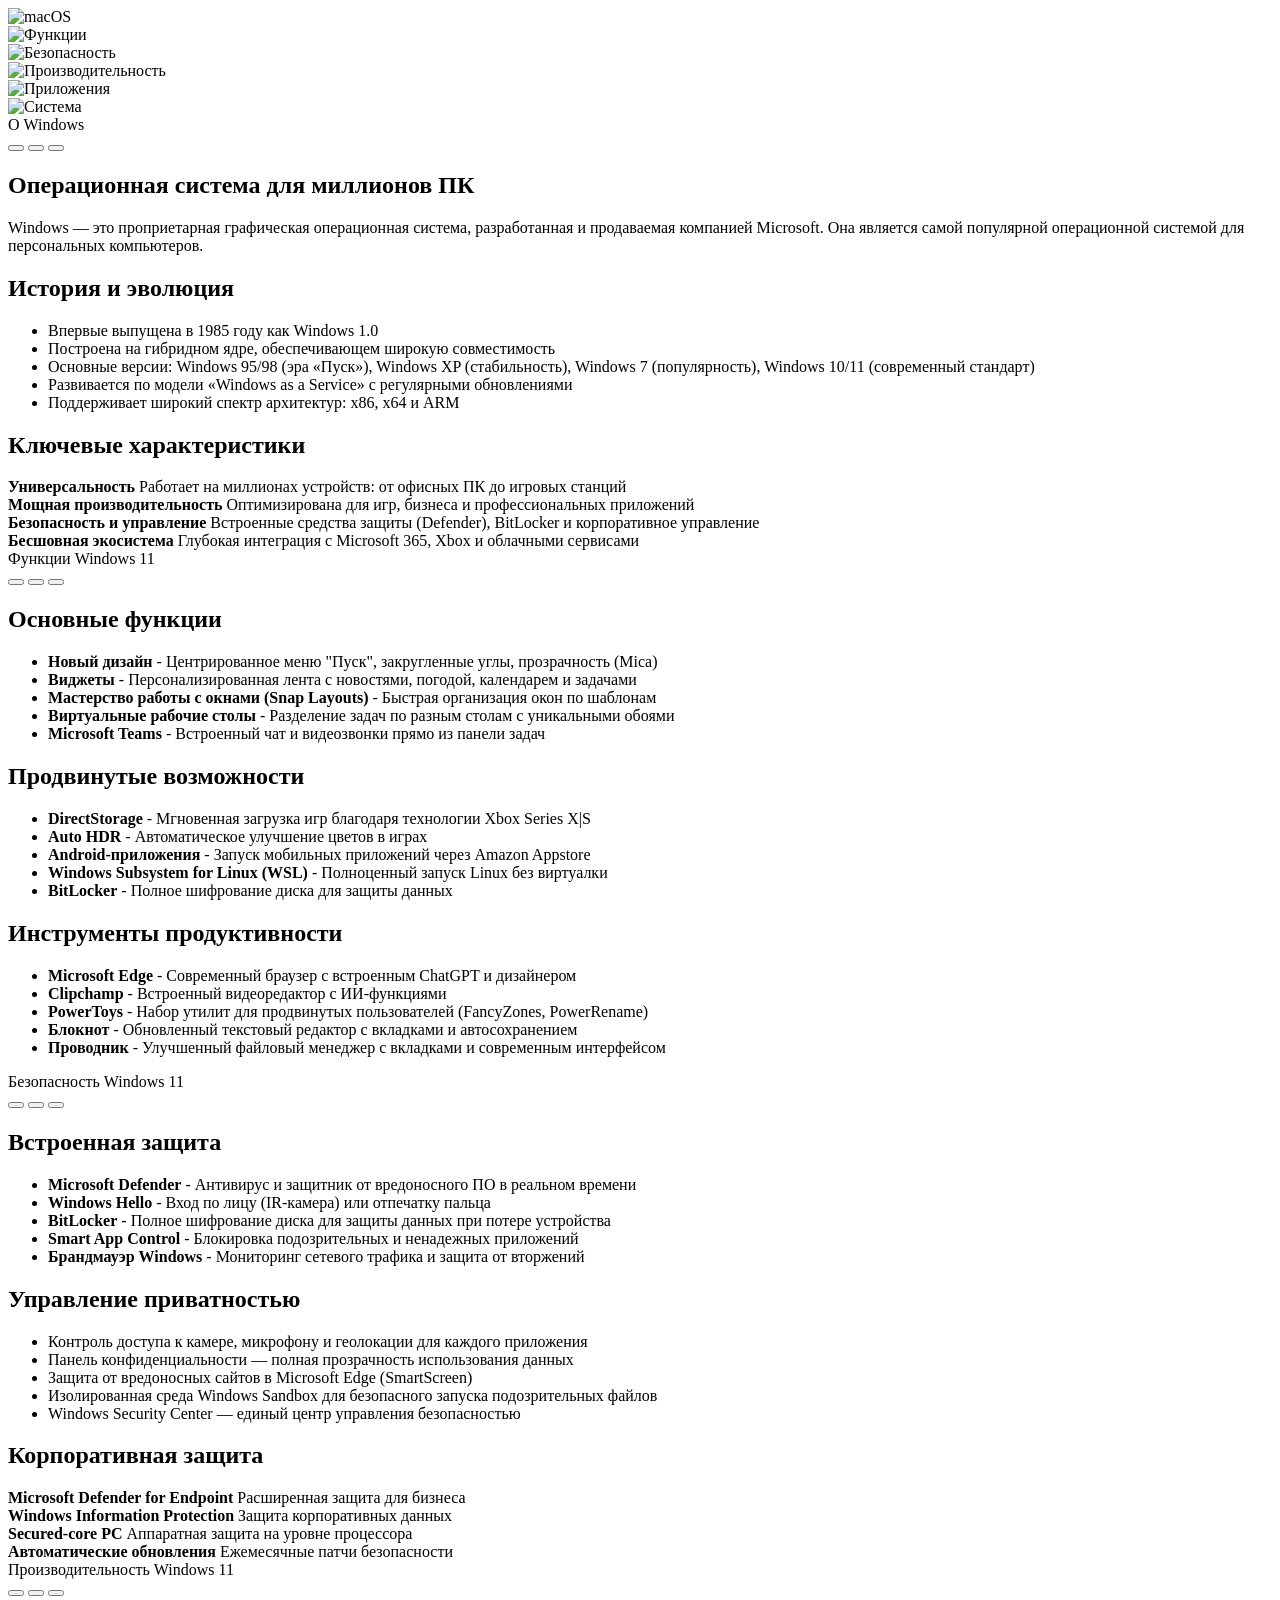
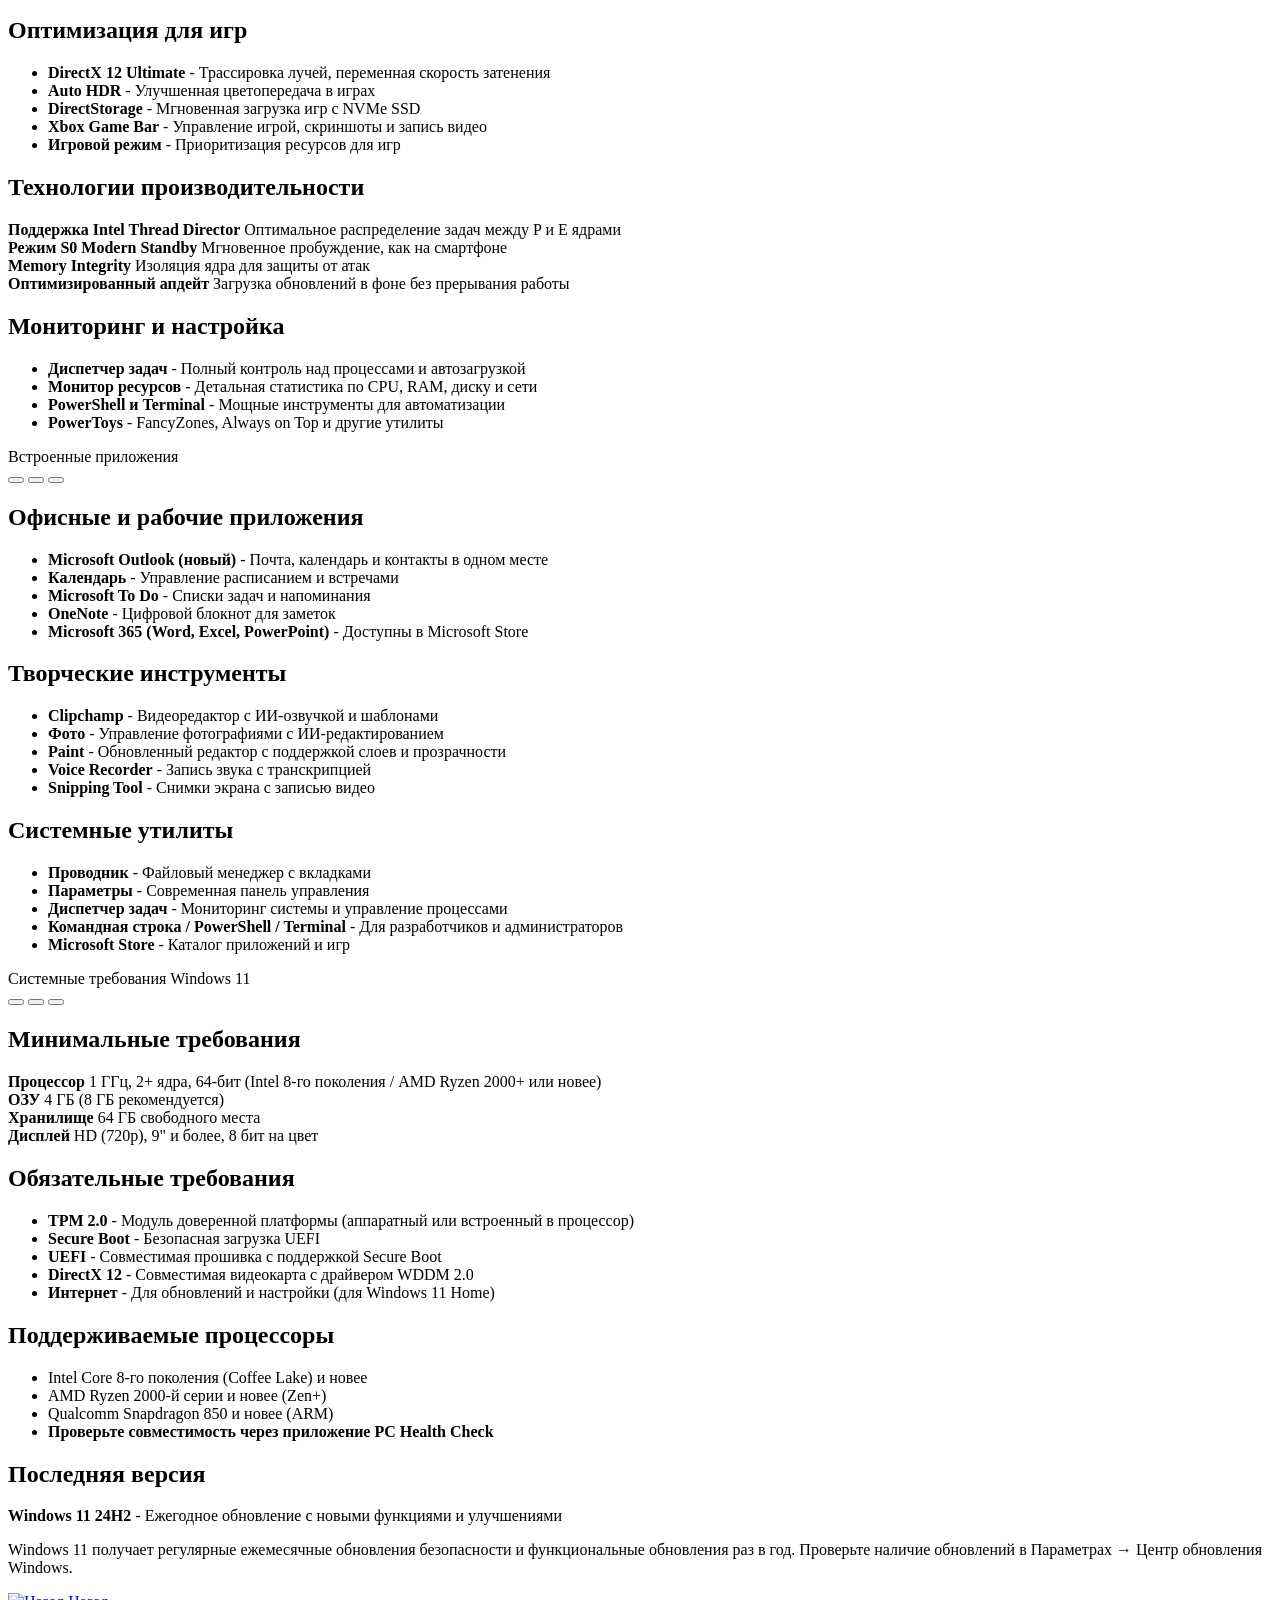
==== windows.html @ d71c774e "Add files via upload" ====
<head>
    <meta charset="UTF-8">
    <meta name="viewport" content="width=device-width, initial-scale=1.0">
    <title>OS</title>
    <link rel="stylesheet" href="css/windows.css">
</head>

<body>
    <div class="overlay" id="overlay"></div>
    <div class="dock">
        <div class="dock-item active" data-window="about" onclick="openWindow('about', this)">
            <img src="img/layout_9950737.png" alt="macOS">
        </div>
        <div class="dock-item" data-window="features" onclick="openWindow('features', this)">
            <img src="img/monitoring_11445738.png" alt="Функции">
        </div>
        <div class="dock-item" data-window="security" onclick="openWindow('security', this)">
            <img src="img/web_14720798.png" alt="Безопасность">
        </div>
        <div class="dock-item" data-window="performance" onclick="openWindow('performance', this)">
            <img src="img/optimization-website_17601954.png" alt="Производительность">
        </div>
        <div class="dock-separator"></div>
        <div class="dock-item" data-window="apps" onclick="openWindow('apps', this)">
            <img src="img/logo_16064595.png" alt="Приложения">
        </div>
        <div class="dock-item" data-window="system" onclick="openWindow('system', this)">
            <img src="img/computer_10116451.png" alt="Система">
        </div>
    </div>
    <div class="window" id="about">
        <div class="window-header">
            <div class="window-title">О Windows</div>
            <div class="window-controls">
                <button class="window-btn window-close" onclick="closeWindow('about')"></button>
                <button class="window-btn window-minimize"></button>
                <button class="window-btn window-maximize"></button>
            </div>
        </div>
        <div class="window-content">
            <div class="window-section">
                <h2>Операционная система для миллионов ПК</h2>
                <p>Windows — это проприетарная графическая операционная система, разработанная и продаваемая компанией
                    Microsoft. Она является самой популярной операционной системой для персональных компьютеров.</p>
            </div>

            <div class="window-section">
                <h2>История и эволюция</h2>
                <ul class="feature-list">
                    <li>Впервые выпущена в 1985 году как Windows 1.0</li>
                    <li>Построена на гибридном ядре, обеспечивающем широкую совместимость</li>
                    <li>Основные верcии: Windows 95/98 (эра «Пуск»), Windows XP (стабильность), Windows 7 (популярность), Windows 10/11 (современный стандарт)</li>
                    <li>Развивается по модели «Windows as a Service» с регулярными обновлениями</li>
                    <li>Поддерживает широкий спектр архитектур: x86, x64 и ARM</li>
                </ul>
            </div>

            <div class="window-section">
                <h2>Ключевые характеристики</h2>
                <div class="feature-grid">
                    <div class="feature-box">
                        <strong>Универсальность</strong>
                        <span>Работает на миллионах устройств: от офисных ПК до игровых станций</span>
                    </div>
                    <div class="feature-box">
                        <strong>Мощная производительность</strong>
                        <span>Оптимизирована для игр, бизнеса и профессиональных приложений</span>
                    </div>
                    <div class="feature-box">
                        <strong>Безопасность и управление</strong>
                        <span>Встроенные средства защиты (Defender), BitLocker и корпоративное управление</span>
                    </div>
                    <div class="feature-box">
                        <strong>Бесшовная экосистема</strong>
                        <span>Глубокая интеграция с Microsoft 365, Xbox и облачными сервисами</span>
                    </div>
                </div>
            </div>
        </div>
    </div>

    <div class="window" id="features">
        <div class="window-header">
            <div class="window-title">Функции Windows 11</div>
            <div class="window-controls">
                <button class="window-btn window-close" onclick="closeWindow('features')"></button>
                <button class="window-btn window-minimize"></button>
                <button class="window-btn window-maximize"></button>
            </div>
        </div>
        <div class="window-content">
            <div class="window-section">
                <h2>Основные функции</h2>
                <ul class="feature-list">
                    <li><strong>Новый дизайн</strong> - Центрированное меню "Пуск", закругленные углы, прозрачность (Mica)</li>
                    <li><strong>Виджеты</strong> - Персонализированная лента с новостями, погодой, календарем и задачами</li>
                    <li><strong>Мастерство работы с окнами (Snap Layouts)</strong> - Быстрая организация окон по шаблонам</li>
                    <li><strong>Виртуальные рабочие столы</strong> - Разделение задач по разным столам с уникальными обоями</li>
                    <li><strong>Microsoft Teams</strong> - Встроенный чат и видеозвонки прямо из панели задач</li>
                </ul>
            </div>

            <div class="window-section">
                <h2>Продвинутые возможности</h2>
                <ul class="feature-list">
                    <li><strong>DirectStorage</strong> - Мгновенная загрузка игр благодаря технологии Xbox Series X|S</li>
                    <li><strong>Auto HDR</strong> - Автоматическое улучшение цветов в играх</li>
                    <li><strong>Android-приложения</strong> - Запуск мобильных приложений через Amazon Appstore</li>
                    <li><strong>Windows Subsystem for Linux (WSL)</strong> - Полноценный запуск Linux без виртуалки</li>
                    <li><strong>BitLocker</strong> - Полное шифрование диска для защиты данных</li>
                </ul>
            </div>

            <div class="window-section">
                <h2>Инструменты продуктивности</h2>
                <ul class="feature-list">
                    <li><strong>Microsoft Edge</strong> - Современный браузер с встроенным ChatGPT и дизайнером</li>
                    <li><strong>Clipchamp</strong> - Встроенный видеоредактор с ИИ-функциями</li>
                    <li><strong>PowerToys</strong> - Набор утилит для продвинутых пользователей (FancyZones, PowerRename)</li>
                    <li><strong>Блокнот</strong> - Обновленный текстовый редактор с вкладками и автосохранением</li>
                    <li><strong>Проводник</strong> - Улучшенный файловый менеджер с вкладками и современным интерфейсом</li>
                </ul>
            </div>
        </div>
    </div>

    <div class="window" id="security">
        <div class="window-header">
            <div class="window-title">Безопасность Windows 11</div>
            <div class="window-controls">
                <button class="window-btn window-close" onclick="closeWindow('security')"></button>
                <button class="window-btn window-minimize"></button>
                <button class="window-btn window-maximize"></button>
            </div>
        </div>
        <div class="window-content">
            <div class="window-section">
                <h2>Встроенная защита</h2>
                <ul class="feature-list">
                    <li><strong>Microsoft Defender</strong> - Антивирус и защитник от вредоносного ПО в реальном времени</li>
                    <li><strong>Windows Hello</strong> - Вход по лицу (IR-камера) или отпечатку пальца</li>
                    <li><strong>BitLocker</strong> - Полное шифрование диска для защиты данных при потере устройства</li>
                    <li><strong>Smart App Control</strong> - Блокировка подозрительных и ненадежных приложений</li>
                    <li><strong>Брандмауэр Windows</strong> - Мониторинг сетевого трафика и защита от вторжений</li>
                </ul>
            </div>

            <div class="window-section">
                <h2>Управление приватностью</h2>
                <ul class="feature-list">
                    <li>Контроль доступа к камере, микрофону и геолокации для каждого приложения</li>
                    <li>Панель конфиденциальности — полная прозрачность использования данных</li>
                    <li>Защита от вредоносных сайтов в Microsoft Edge (SmartScreen)</li>
                    <li>Изолированная среда Windows Sandbox для безопасного запуска подозрительных файлов</li>
                    <li>Windows Security Center — единый центр управления безопасностью</li>
                </ul>
            </div>

            <div class="window-section">
                <h2>Корпоративная защита</h2>
                <div class="feature-grid">
                    <div class="feature-box">
                        <strong>Microsoft Defender for Endpoint</strong>
                        <span>Расширенная защита для бизнеса</span>
                    </div>
                    <div class="feature-box">
                        <strong>Windows Information Protection</strong>
                        <span>Защита корпоративных данных</span>
                    </div>
                    <div class="feature-box">
                        <strong>Secured-core PC</strong>
                        <span>Аппаратная защита на уровне процессора</span>
                    </div>
                    <div class="feature-box">
                        <strong>Автоматические обновления</strong>
                        <span>Ежемесячные патчи безопасности</span>
                    </div>
                </div>
            </div>
        </div>
    </div>

    <div class="window" id="performance">
        <div class="window-header">
            <div class="window-title">Производительность Windows 11</div>
            <div class="window-controls">
                <button class="window-btn window-close" onclick="closeWindow('performance')"></button>
                <button class="window-btn window-minimize"></button>
                <button class="window-btn window-maximize"></button>
            </div>
        </div>
        <div class="window-content">
            <div class="window-section">
                <h2>Оптимизация для игр</h2>
                <ul class="feature-list">
                    <li><strong>DirectX 12 Ultimate</strong> - Трассировка лучей, переменная скорость затенения</li>
                    <li><strong>Auto HDR</strong> - Улучшенная цветопередача в играх</li>
                    <li><strong>DirectStorage</strong> - Мгновенная загрузка игр с NVMe SSD</li>
                    <li><strong>Xbox Game Bar</strong> - Управление игрой, скриншоты и запись видео</li>
                    <li><strong>Игровой режим</strong> - Приоритизация ресурсов для игр</li>
                </ul>
            </div>

            <div class="window-section">
                <h2>Технологии производительности</h2>
                <div class="feature-grid">
                    <div class="feature-box">
                        <strong>Поддержка Intel Thread Director</strong>
                        <span>Оптимальное распределение задач между P и E ядрами</span>
                    </div>
                    <div class="feature-box">
                        <strong>Режим S0 Modern Standby</strong>
                        <span>Мгновенное пробуждение, как на смартфоне</span>
                    </div>
                    <div class="feature-box">
                        <strong>Memory Integrity</strong>
                        <span>Изоляция ядра для защиты от атак</span>
                    </div>
                    <div class="feature-box">
                        <strong>Оптимизированный апдейт</strong>
                        <span>Загрузка обновлений в фоне без прерывания работы</span>
                    </div>
                </div>
            </div>

            <div class="window-section">
                <h2>Мониторинг и настройка</h2>
                <ul class="feature-list">
                    <li><strong>Диспетчер задач</strong> - Полный контроль над процессами и автозагрузкой</li>
                    <li><strong>Монитор ресурсов</strong> - Детальная статистика по CPU, RAM, диску и сети</li>
                    <li><strong>PowerShell и Terminal</strong> - Мощные инструменты для автоматизации</li>
                    <li><strong>PowerToys</strong> - FancyZones, Always on Top и другие утилиты</li>
                </ul>
            </div>
        </div>
    </div>

    <div class="window" id="apps">
        <div class="window-header">
            <div class="window-title">Встроенные приложения</div>
            <div class="window-controls">
                <button class="window-btn window-close" onclick="closeWindow('apps')"></button>
                <button class="window-btn window-minimize"></button>
                <button class="window-btn window-maximize"></button>
            </div>
        </div>
        <div class="window-content">
            <div class="window-section">
                <h2>Офисные и рабочие приложения</h2>
                <ul class="feature-list">
                    <li><strong>Microsoft Outlook (новый)</strong> - Почта, календарь и контакты в одном месте</li>
                    <li><strong>Календарь</strong> - Управление расписанием и встречами</li>
                    <li><strong>Microsoft To Do</strong> - Списки задач и напоминания</li>
                    <li><strong>OneNote</strong> - Цифровой блокнот для заметок</li>
                    <li><strong>Microsoft 365 (Word, Excel, PowerPoint)</strong> - Доступны в Microsoft Store</li>
                </ul>
            </div>

            <div class="window-section">
                <h2>Творческие инструменты</h2>
                <ul class="feature-list">
                    <li><strong>Clipchamp</strong> - Видеоредактор с ИИ-озвучкой и шаблонами</li>
                    <li><strong>Фото</strong> - Управление фотографиями с ИИ-редактированием</li>
                    <li><strong>Paint</strong> - Обновленный редактор с поддержкой слоев и прозрачности</li>
                    <li><strong>Voice Recorder</strong> - Запись звука с транскрипцией</li>
                    <li><strong>Snipping Tool</strong> - Снимки экрана с записью видео</li>
                </ul>
            </div>

            <div class="window-section">
                <h2>Системные утилиты</h2>
                <ul class="feature-list">
                    <li><strong>Проводник</strong> - Файловый менеджер с вкладками</li>
                    <li><strong>Параметры</strong> - Современная панель управления</li>
                    <li><strong>Диспетчер задач</strong> - Мониторинг системы и управление процессами</li>
                    <li><strong>Командная строка / PowerShell / Terminal</strong> - Для разработчиков и администраторов</li>
                    <li><strong>Microsoft Store</strong> - Каталог приложений и игр</li>
                </ul>
            </div>
        </div>
    </div>

    <div class="window" id="system">
        <div class="window-header">
            <div class="window-title">Системные требования Windows 11</div>
            <div class="window-controls">
                <button class="window-btn window-close" onclick="closeWindow('system')"></button>
                <button class="window-btn window-minimize"></button>
                <button class="window-btn window-maximize"></button>
            </div>
        </div>
        <div class="window-content">
            <div class="window-section">
                <h2>Минимальные требования</h2>
                <div class="feature-grid">
                    <div class="feature-box">
                        <strong>Процессор</strong>
                        <span>1 ГГц, 2+ ядра, 64-бит (Intel 8-го поколения / AMD Ryzen 2000+ или новее)</span>
                    </div>
                    <div class="feature-box">
                        <strong>ОЗУ</strong>
                        <span>4 ГБ (8 ГБ рекомендуется)</span>
                    </div>
                    <div class="feature-box">
                        <strong>Хранилище</strong>
                        <span>64 ГБ свободного места</span>
                    </div>
                    <div class="feature-box">
                        <strong>Дисплей</strong>
                        <span>HD (720p), 9" и более, 8 бит на цвет</span>
                    </div>
                </div>
            </div>

            <div class="window-section">
                <h2>Обязательные требования</h2>
                <ul class="feature-list">
                    <li><strong>TPM 2.0</strong> - Модуль доверенной платформы (аппаратный или встроенный в процессор)</li>
                    <li><strong>Secure Boot</strong> - Безопасная загрузка UEFI</li>
                    <li><strong>UEFI</strong> - Совместимая прошивка с поддержкой Secure Boot</li>
                    <li><strong>DirectX 12</strong> - Совместимая видеокарта с драйвером WDDM 2.0</li>
                    <li><strong>Интернет</strong> - Для обновлений и настройки (для Windows 11 Home)</li>
                </ul>
            </div>

            <div class="window-section">
                <h2>Поддерживаемые процессоры</h2>
                <ul class="feature-list">
                    <li>Intel Core 8-го поколения (Coffee Lake) и новее</li>
                    <li>AMD Ryzen 2000-й серии и новее (Zen+)</li>
                    <li>Qualcomm Snapdragon 850 и новее (ARM)</li>
                    <li><strong>Проверьте совместимость через приложение PC Health Check</strong></li>
                </ul>
            </div>
            
            <div class="window-section">
                <h2>Последняя версия</h2>
                <p><strong>Windows 11 24H2</strong> - Ежегодное обновление с новыми функциями и улучшениями</p>
                <p>Windows 11 получает регулярные ежемесячные обновления безопасности и функциональные обновления раз в год. Проверьте наличие обновлений в Параметрах → Центр обновления Windows.</p>
            </div>
        </div>
    </div>

    <div class="back">
        <a href="index.html" class="button">
            <img src="https://img.icons8.com/?size=96&id=8usOzL0PIrcw&format=png" alt="Назад">
            <span>Назад</span>
        </a>
    </div>

    <script>
    let activeWindow = null;

    function openWindow(windowId, element) {
        if (activeWindow && activeWindow !== windowId) {
            const prevWindow = document.getElementById(activeWindow);
            if (prevWindow) {
                prevWindow.classList.add('closing');
                setTimeout(() => {
                    prevWindow.classList.remove('active', 'closing');
                }, 300);
            }
        }

        const window = document.getElementById(windowId);
        window.classList.add('active');
        activeWindow = windowId;

        document.querySelectorAll('.dock-item').forEach(item => {
            item.classList.remove('active');
        });
        element.classList.add('active');

        const overlay = document.getElementById('overlay');
        overlay.classList.add('active');

        
        setTimeout(() => {
            const windowEl = document.getElementById(windowId);
            const windowHeight = windowEl.offsetHeight;
            const windowWidth = windowEl.offsetWidth;
            
            
            const dockHeight = 45;
            const bottomOffset = dockHeight + 15; 
            
            windowEl.style.left = '20px';
            windowEl.style.bottom = bottomOffset + 'px';
            windowEl.style.top = 'auto';
            windowEl.style.right = 'auto';
            
            
            if (windowHeight > window.innerHeight - bottomOffset - 20) {
                windowEl.style.maxHeight = (window.innerHeight - bottomOffset - 20) + 'px';
                windowEl.style.overflow = 'hidden';
            }
        }, 10);
    }

    function closeWindow(windowId) {
        const window = document.getElementById(windowId);
        if (!window) return;
        
        window.classList.add('closing');

        setTimeout(() => {
            window.classList.remove('active', 'closing');
            document.getElementById('overlay').classList.remove('active');

            document.querySelectorAll('.dock-item').forEach(item => {
                item.classList.remove('active');
            });
        }, 300);

        activeWindow = null;
    }

    document.getElementById('overlay').addEventListener('click', function () {
        if (activeWindow) {
            closeWindow(activeWindow);
        }
    });

    document.addEventListener('keydown', function (e) {
        if (e.key === 'Escape' && activeWindow) {
            closeWindow(activeWindow);
        }
    });

    
    window.addEventListener('load', () => {
        
        const aboutWindow = document.getElementById('about');
        const aboutIcon = document.querySelector('[data-window="about"]');
        
        aboutWindow.classList.add('active');
        activeWindow = 'about';
        aboutIcon.classList.add('active');
        
        const overlay = document.getElementById('overlay');
        overlay.classList.add('active');
        
        
        const dockHeight = 45;
        const bottomOffset = dockHeight + 15;
        
        aboutWindow.style.left = '20px';
        aboutWindow.style.bottom = bottomOffset + 'px';
        aboutWindow.style.top = 'auto';
        aboutWindow.style.right = 'auto';
    });

    let isDragging = false;
    let currentX;
    let currentY;
    let currentWindow;

    document.addEventListener('mousedown', (e) => {
        if (e.target.closest('.window-header')) {
            isDragging = true;
            currentWindow = e.target.closest('.window-header').closest('.window');
            currentX = e.clientX - currentWindow.offsetLeft;
            currentY = e.clientY - currentWindow.offsetTop;
            currentWindow.style.zIndex = 300;
            currentWindow.style.bottom = 'auto';
            currentWindow.style.top = (e.clientY - currentY) + 'px';
        }
    });

    document.addEventListener('mousemove', (e) => {
        if (isDragging && currentWindow) {
            currentWindow.style.left = (e.clientX - currentX) + 'px';
            currentWindow.style.top = (e.clientY - currentY) + 'px';
        }
    });

    document.addEventListener('mouseup', () => {
        isDragging = false;
        if (currentWindow) {
            currentWindow.style.zIndex = 200;
        }
    });
</script>
</body>

</html>
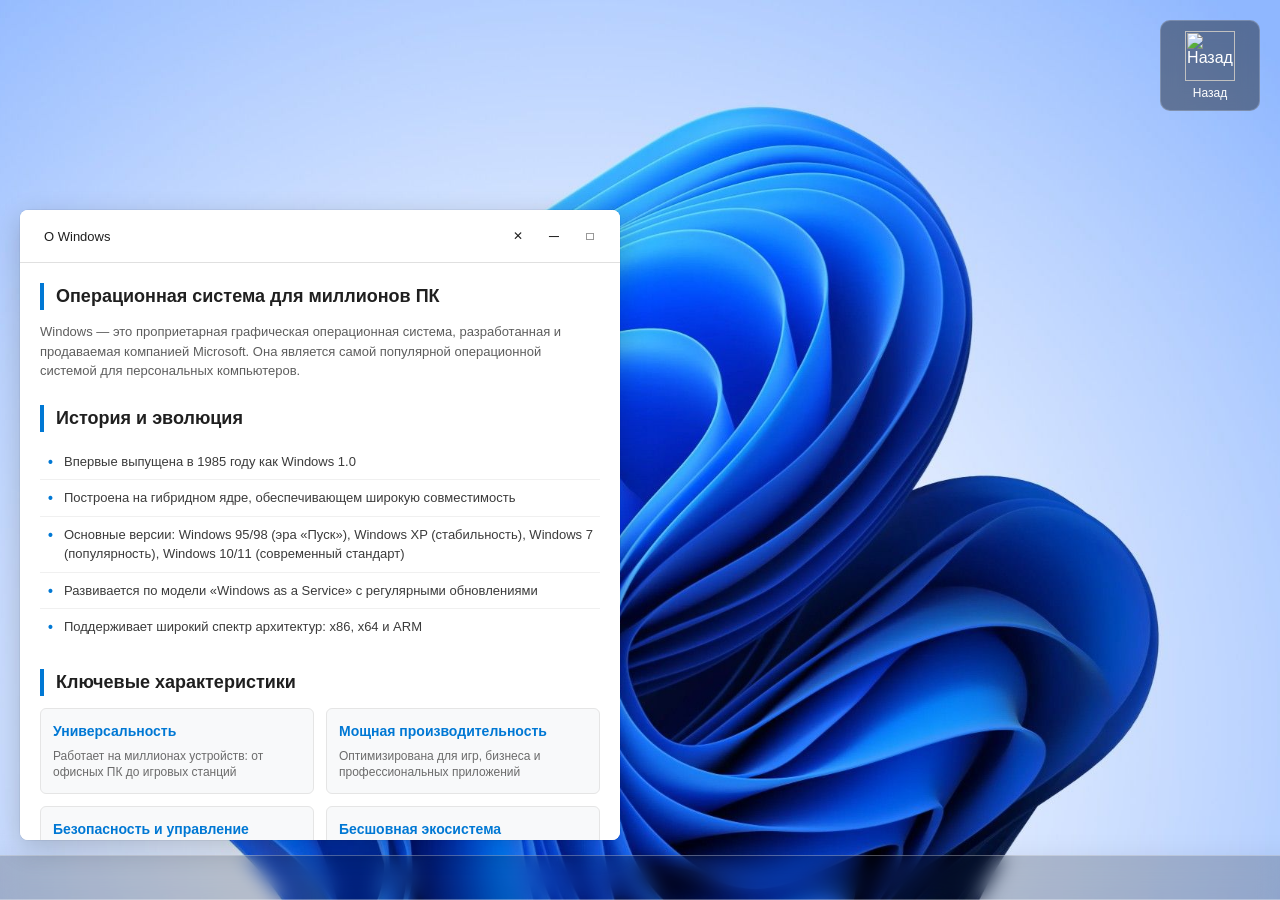
==== commit 114c2eda: "Update windows.html" ====
--- a/windows.html
+++ b/windows.html
@@ -5,7 +5,7 @@
     <link rel="stylesheet" href="css/windows.css">
 </head>
 
-<body>
+<body style="background-image: url('img/a979f59a725b28cca190fee4feb66e7a.jpg');>
     <div class="overlay" id="overlay"></div>
     <div class="dock">
         <div class="dock-item active" data-window="about" onclick="openWindow('about', this)">
@@ -483,4 +483,4 @@
 </script>
 </body>
 
-</html>+</html>
--- a/css/windows.css
+++ b/css/windows.css
@@ -0,0 +1,399 @@
+* {
+            margin: 0;
+            padding: 0;
+            box-sizing: border-box;
+        }
+
+
+
+        body {
+            background-size: cover;
+            background-attachment: fixed;
+            background-position: center;
+            min-height: 100vh;
+            font-family: 'Segoe UI', 'Helvetica Neue', sans-serif;
+            overflow: hidden;
+
+        }
+
+        .overlay {
+            position: fixed;
+            top: 0;
+            left: 0;
+            right: 0;
+            bottom: 0;
+            background: rgba(0, 0, 0, 0.3);
+            backdrop-filter: blur(2px);
+            z-index: 150;
+            display: none;
+            animation: fadeIn 0.2s ease;
+        }
+
+        .overlay.active {
+            display: block;
+        }
+
+        .dock {
+            position: fixed;
+            bottom: 0px;
+            left: 50%;
+            transform: translateX(-50%);
+            background: rgba(0, 0, 0, 0.2);
+            backdrop-filter: blur(10px);
+            border-radius: 0px;
+            padding: 5px 10px;
+            padding-left: 20px;
+            padding-right: 1650px;
+            display: flex;
+            gap: 10px;
+            align-items: flex-end;
+            box-shadow: 0 8px 32px rgba(0, 0, 0, 0.1);
+            border: 1px solid rgba(255, 255, 255, 0.3);
+            z-index: 100;
+            height: 45;
+        }
+
+        .dock-item {
+            width: 35px;
+            height: 35px;
+            border-radius: 5px;
+            cursor: pointer;
+            display: flex;
+            align-items: center;
+            justify-content: center;
+            transition: all 0.3s cubic-bezier(0.34, 1.56, 0.64, 1);
+            position: relative;
+        }
+        .dock-item.active {
+            background: rgba(255, 255, 255, 0.4);
+        }
+
+        .dock-item:hover {
+            background: rgba(255, 255, 255, 0.25);
+        }
+        .dock-item:active {
+            background-color: rgba(255, 255, 255, 0.25);
+
+        }
+
+        .dock-item img {
+            padding-right: 1px;
+            width: 25px;
+            height: 25px;
+            filter: drop-shadow(0 2px 4px rgba(0, 0, 0, 0.1));
+        }
+
+        .window {
+            position: fixed;
+            background: #ffffff;
+            border-radius: 8px;
+            box-shadow: 0 8px 28px rgba(0, 0, 0, 0.2), 0 0 0 1px rgba(0, 0, 0, 0.05);
+            min-width: 500px;
+            max-width: 600px;
+            max-height: 70vh;
+            overflow: hidden;
+            display: none;
+            flex-direction: column;
+            animation: windowsOpen 0.2s cubic-bezier(0.2, 0.9, 0.4, 1.1) forwards;
+            z-index: 200;
+            font-family: 'Segoe UI', 'Helvetica Neue', sans-serif;
+        }
+
+        .window.active {
+            display: flex;
+        }
+
+        .window.closing {
+            animation: windowsClose 0.15s ease forwards;
+        }
+
+        @keyframes windowsOpen {
+            0% {
+                opacity: 0;
+                transform: scale(0.95);
+            }
+            100% {
+                opacity: 1;
+                transform: scale(1);
+            }
+        }
+
+        @keyframes windowsClose {
+            0% {
+                opacity: 1;
+                transform: scale(1);
+            }
+            100% {
+                opacity: 0;
+                transform: scale(0.95);
+            }
+        }
+
+        .window-header {
+            background: #ffffff;
+            padding: 12px 16px;
+            display: flex;
+            justify-content: space-between;
+            align-items: center;
+            border-bottom: 1px solid #e0e0e0;
+            user-select: none;
+        }
+
+        .window-title {
+            font-size: 13px;
+            font-weight: 500;
+            color: #1f1f1f;
+            flex: 1;
+            text-align: left;
+            padding-left: 8px;
+        }
+
+
+        .window-controls {
+            display: flex;
+            gap: 8px;
+        }
+
+        .window-btn {
+            width: 28px;
+            height: 28px;
+            border-radius: 4px;
+            border: none;
+            cursor: pointer;
+            transition: all 0.1s;
+            display: flex;
+            align-items: center;
+            justify-content: center;
+            font-size: 12px;
+            background: transparent;
+        }
+
+        .window-close {
+            background: transparent;
+            color: #1f1f1f;
+        }
+
+        .window-close:hover {
+            background: #e81123;
+            color: white;
+        }
+
+        .window-minimize {
+            background: transparent;
+            color: #1f1f1f;
+        }
+
+        .window-minimize:hover {
+            background: #e5e5e5;
+        }
+
+        .window-maximize {
+            background: transparent;
+            color: #1f1f1f;
+        }
+
+        .window-maximize:hover {
+            background: #e5e5e5;
+        }
+
+        .window-close::after {
+            content: '✕';
+            font-size: 12px;
+        }
+
+        .window-minimize::after {
+            content: '─';
+            font-size: 14px;
+            font-weight: bold;
+        }
+
+        .window-maximize::after {
+            content: '□';
+            font-size: 12px;
+            font-weight: bold;
+        }
+
+        .window-btn:hover {
+            transform: scale(1.2);
+            box-shadow: 0 0 8px rgba(0, 0, 0, 0.3);
+        }
+
+        .window-content {
+            flex: 1;
+            padding: 20px;
+            overflow-y: auto;
+            font-size: 14px;
+            color: #333;
+            line-height: 1.5;
+            background: #ffffff;
+        }
+
+        .window-content::-webkit-scrollbar {
+            width: 8px;
+        }
+
+        .window-content::-webkit-scrollbar-track {
+            background: #f0f0f0;
+            border-radius: 4px;
+        }
+
+        .window-content::-webkit-scrollbar-thumb {
+            background: #c0c0c0;
+            border-radius: 4px;
+        }
+
+        .window-content::-webkit-scrollbar-thumb:hover {
+            background: #a0a0a0;
+        }
+
+        .window-section {
+            margin-bottom: 24px;
+        }
+
+        .window-section h2 {
+            font-size: 18px;
+            font-weight: 600;
+            color: #1f1f1f;
+            margin-bottom: 12px;
+            border-left: 4px solid #0078d4;
+            padding-left: 12px;
+        }
+
+        .window-section p {
+            font-size: 13px;
+            color: #5e5e5e;
+            margin-bottom: 8px;
+        }
+
+
+        .feature-list {
+            list-style: none;
+            margin: 10px 0;
+        }
+
+        .feature-list li {
+            padding: 8px 0;
+            padding-left: 24px;
+            position: relative;
+            font-size: 13px;
+            color: #3b3b3b;
+            border-bottom: 1px solid #f0f0f0;
+        }
+
+        .feature-list li:last-child {
+            border-bottom: none;
+        }
+
+
+        .feature-list li:before {
+            content: '•';
+            position: absolute;
+            left: 8px;
+            color: #0078d4;
+            font-weight: bold;
+            font-size: 14px;
+        }
+
+        .feature-grid {
+            display: grid;
+            grid-template-columns: 1fr 1fr;
+            gap: 12px;
+            margin: 12px 0;
+        }
+
+        .feature-box {
+            background: #f8f9fa;
+            padding: 12px;
+            border-radius: 6px;
+            border: 1px solid #e5e5e5;
+            transition: all 0.2s;
+        }
+
+        .feature-box:hover {
+            border-color: #0078d4;
+            box-shadow: 0 2px 8px rgba(0, 120, 212, 0.1);
+        }
+        .feature-box strong {
+            color: #0078d4;
+            display: block;
+            margin-bottom: 6px;
+            font-size: 14px;
+        }
+
+        .feature-box span {
+            font-size: 12px;
+            color: #6c6c6c;
+            line-height: 1.4;
+        }
+
+        @keyframes fadeIn {
+            from {
+                opacity: 0;
+            }
+
+            to {
+                opacity: 1;
+            }
+        }
+
+        .back {
+            position: fixed;
+            top: 20px;
+            right: 20px;
+            z-index: 250;
+        }
+
+        .button {
+            text-decoration: none;
+            color: white;
+            font-family: 'Segoe UI', 'Helvetica Neue', sans-serif;
+            width: 100px;
+            display: flex;
+            flex-direction: column;
+            align-items: center;
+            text-align: center;
+            border-radius: 10px;
+            padding: 10px 5px;
+            background: rgba(0, 0, 0, 0.4);
+            backdrop-filter: blur(10px);
+            border: 1px solid rgba(255, 255, 255, 0.2);
+            transition: all 0.3s;
+        }
+
+        .button:hover {
+            background: rgba(0, 0, 0, 0.6);
+            transform: scale(1.05);
+        }
+
+        .button img {
+            width: 50px;
+            height: 50px;
+            margin-bottom: 5px;
+        }
+
+        .button span {
+            font-size: 12px;
+        }
+
+        @media (max-width: 768px) {
+            .window {
+                min-width: 90vw;
+                max-width: 90vw;
+                max-height: 80vh;
+            }
+
+            .dock {
+                bottom: 10px;
+                padding: 6px 10px;
+            }
+
+            .dock-item {
+                width: 50px;
+                height: 50px;
+            }
+
+            .dock-item img {
+                width: 28px;
+                height: 28px;
+            }
+        }
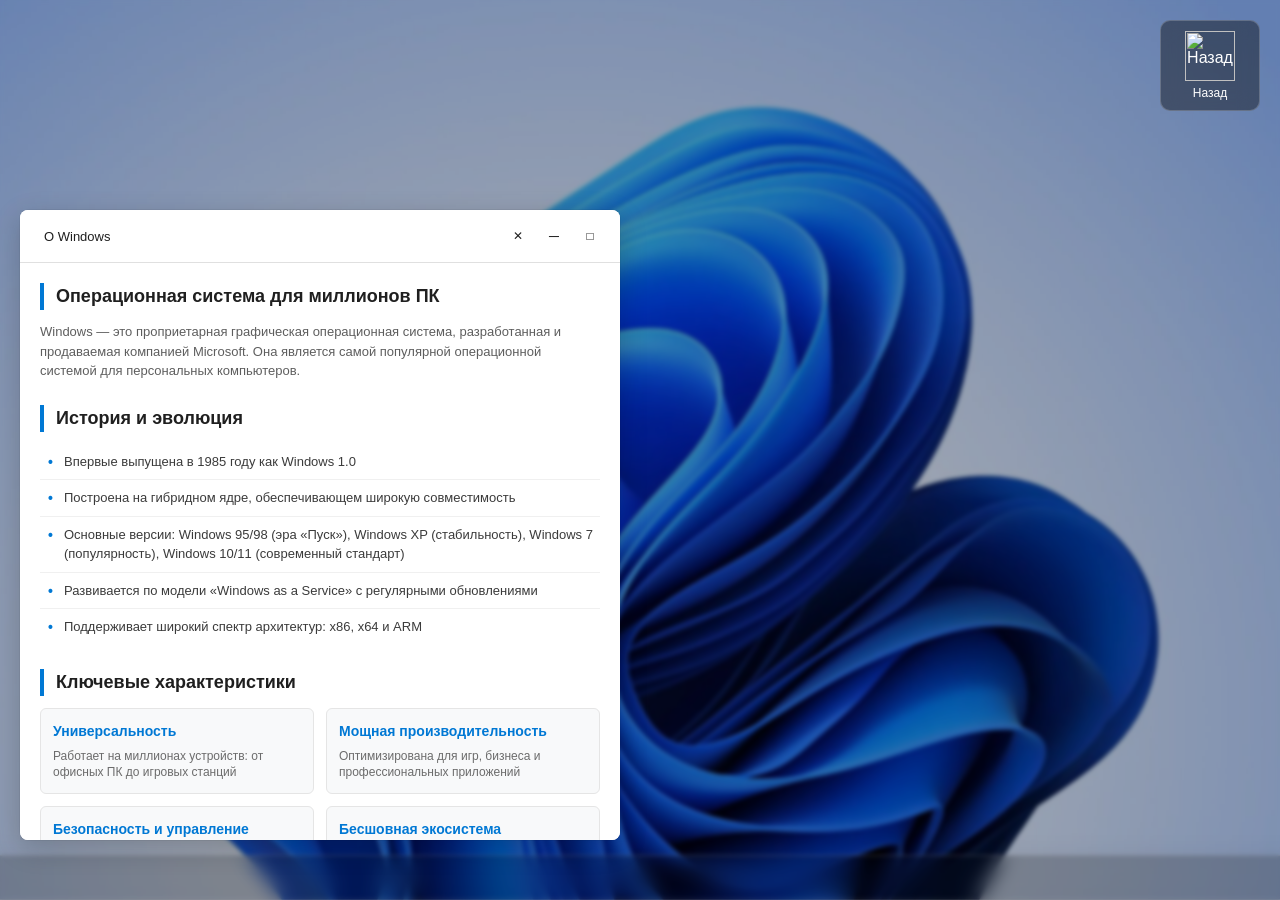
==== commit 35c20b3b: "Update windows.html" ====
--- a/windows.html
+++ b/windows.html
@@ -5,7 +5,7 @@
     <link rel="stylesheet" href="css/windows.css">
 </head>
 
-<body style="background-image: url('img/a979f59a725b28cca190fee4feb66e7a.jpg');>
+<body style="background-image: url('img/a979f59a725b28cca190fee4feb66e7a.jpg');">
     <div class="overlay" id="overlay"></div>
     <div class="dock">
         <div class="dock-item active" data-window="about" onclick="openWindow('about', this)">
